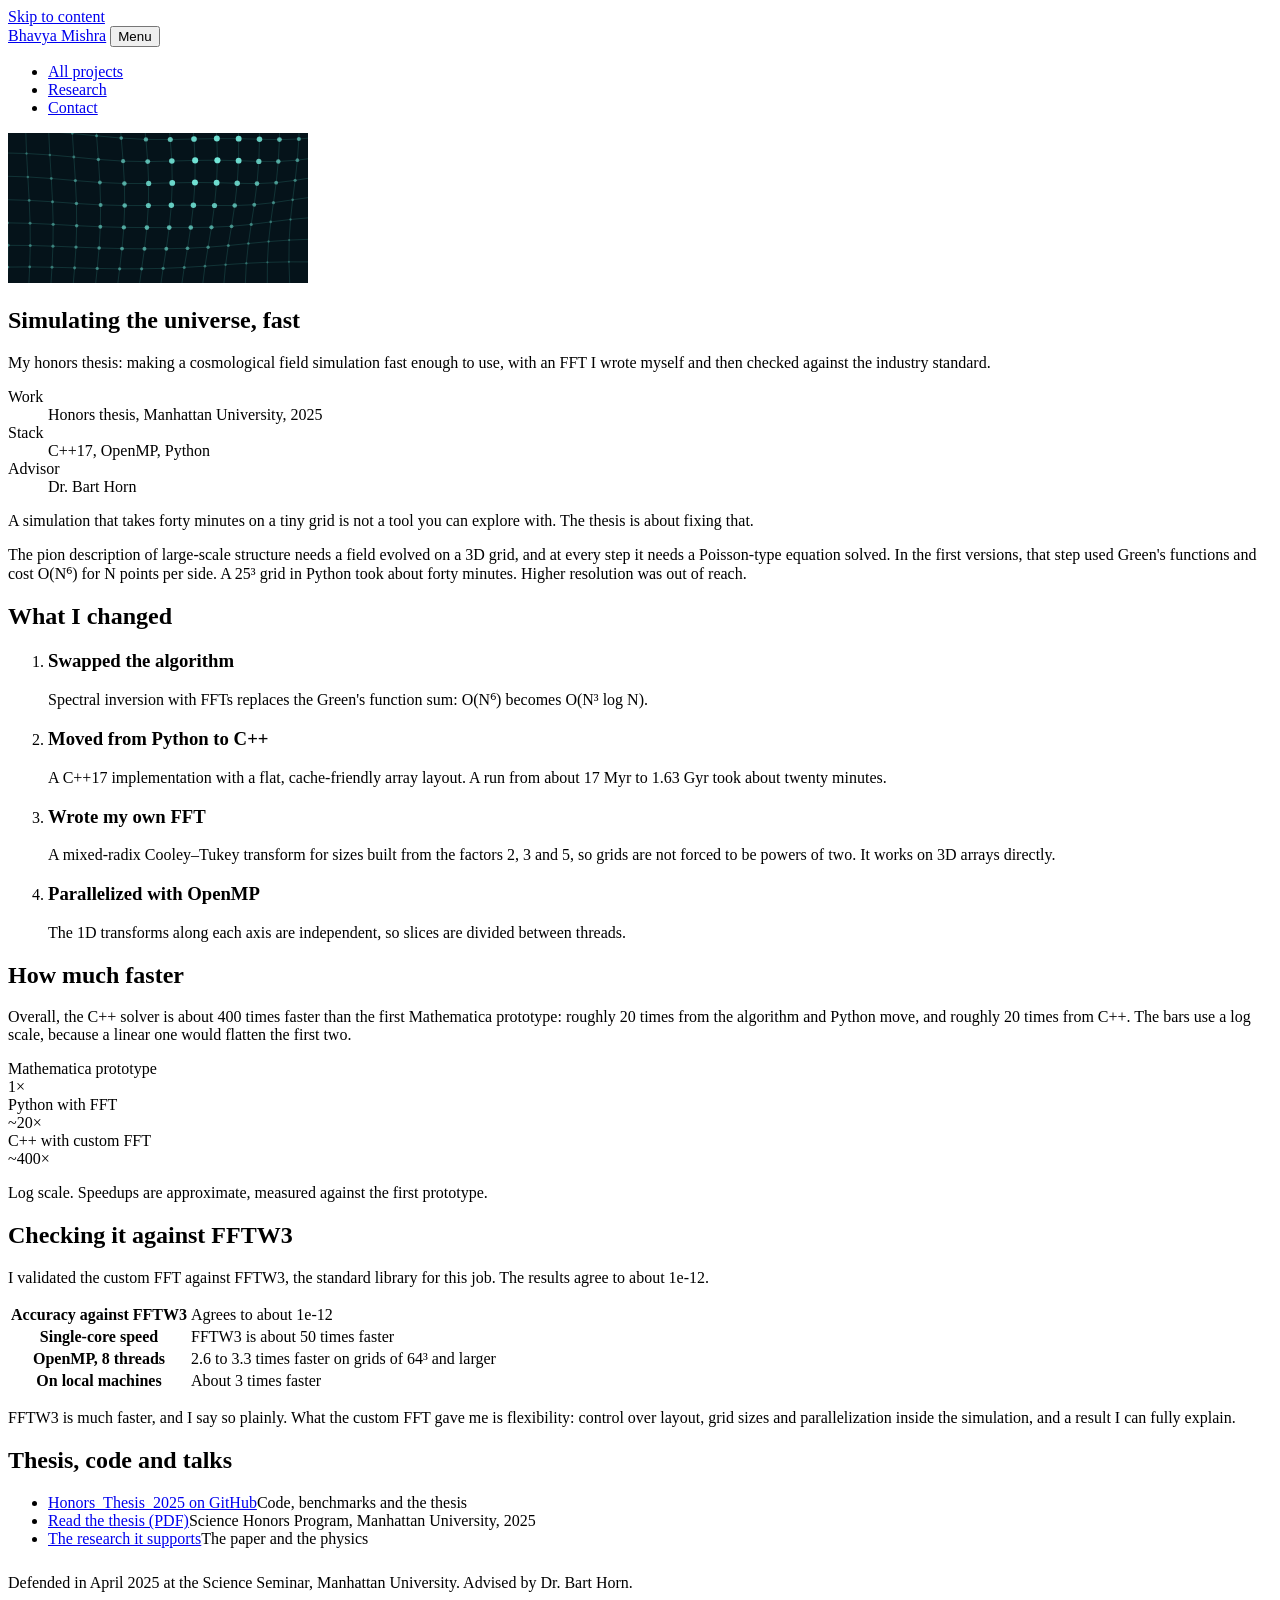
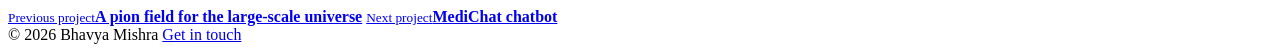
==== projects/honors-thesis.html @ eefdf8fa "Rename honors-thesis.html to projects/honors-thesis.html" ====
<!DOCTYPE html>
<html lang="en">
<head>
  <meta charset="UTF-8">
  <meta name="viewport" content="width=device-width, initial-scale=1">
  <title>Simulating the universe, fast | Bhavya Mishra</title>
  <meta name="description" content="Honors thesis: a custom mixed-radix FFT and CPU parallelization in C++ for a cosmological field simulation, validated against FFTW3.">
  <meta name="theme-color" content="#05131a">
  <link rel="preconnect" href="https://fonts.googleapis.com">
  <link rel="preconnect" href="https://fonts.gstatic.com" crossorigin>
  <link rel="stylesheet" href="https://fonts.googleapis.com/css2?family=Instrument+Sans:wght@400;500;600&family=Newsreader:ital,opsz,wght@0,6..72,300..600;1,6..72,300..500&display=swap">
  <link rel="stylesheet" href="../assets/css/site.css">
</head>
<body data-theme="thesis">
  <a class="skip" href="#main">Skip to content</a>

  <header class="nav">
    <div class="wrap nav-inner">
      <a class="wordmark" href="../index.html">Bhavya Mishra</a>
      <button class="nav-toggle" aria-expanded="false" aria-controls="nav-links">Menu</button>
      <ul class="nav-links" id="nav-links">
        <li><a href="../index.html#work">All projects</a></li>
        <li><a href="../index.html#research">Research</a></li>
        <li><a href="../index.html#contact">Contact</a></li>
      </ul>
    </div>
  </header>

  <!-- Hero: drop your own clip at assets/video/thesis.mp4 and it replaces the animated scene -->
  <section class="hero hero--project">
    <div class="media">
      <canvas data-scene="thesis" aria-hidden="true"></canvas>
      <video autoplay muted loop playsinline preload="metadata" aria-hidden="true">
        <source src="../assets/video/thesis.mp4" type="video/mp4">
      </video>
    </div>
    <div class="hero-shade"></div>
    <div class="wrap hero-copy">
      <h1 class="display display--page">Simulating the universe, fast</h1>
      <p class="hero-line hero-line--page">My honors thesis: making a cosmological field simulation fast enough to use, with an FFT I wrote myself and then checked against the industry standard.</p>
      <dl class="meta">
        <div><dt>Work</dt><dd>Honors thesis, Manhattan University, 2025</dd></div>
        <div><dt>Stack</dt><dd>C++17, OpenMP, Python</dd></div>
        <div><dt>Advisor</dt><dd>Dr. Bart Horn</dd></div>
      </dl>
    </div>
  </section>
  <div class="hero-blend" aria-hidden="true"></div>

  <main class="page-body" id="main">
    <div class="section" style="padding-top:0">
      <div class="wrap story">

        <section>
          <p class="lead">A simulation that takes forty minutes on a tiny grid is not a tool you can explore with. The thesis is about fixing that.</p>
          <p>The pion description of large-scale structure needs a field evolved on a 3D grid, and at every step it needs a Poisson-type equation solved. In the first versions, that step used Green's functions and cost O(N⁶) for N points per side. A 25³ grid in Python took about forty minutes. Higher resolution was out of reach.</p>
        </section>

        <section>
          <h2>What I changed</h2>
          <ol class="steps">
            <li><h3>Swapped the algorithm</h3><p>Spectral inversion with FFTs replaces the Green's function sum: O(N⁶) becomes O(N³ log N).</p></li>
            <li><h3>Moved from Python to C++</h3><p>A C++17 implementation with a flat, cache-friendly array layout. A run from about 17 Myr to 1.63 Gyr took about twenty minutes.</p></li>
            <li><h3>Wrote my own FFT</h3><p>A mixed-radix Cooley–Tukey transform for sizes built from the factors 2, 3 and 5, so grids are not forced to be powers of two. It works on 3D arrays directly.</p></li>
            <li><h3>Parallelized with OpenMP</h3><p>The 1D transforms along each axis are independent, so slices are divided between threads.</p></li>
          </ol>
        </section>

        <section>
          <h2>How much faster</h2>
          <p>Overall, the C++ solver is about 400 times faster than the first Mathematica prototype: roughly 20 times from the algorithm and Python move, and roughly 20 times from C++. The bars use a log scale, because a linear one would flatten the first two.</p>
          <div class="bars" role="img" aria-label="Speedup on a log scale: 1 times for the Mathematica prototype, about 20 times for Python, about 400 times for C++.">
            <div class="bar"><span>Mathematica prototype</span><div class="bar-track"><div class="bar-fill" style="--w:4%"></div><span class="bar-val">1×</span></div></div>
            <div class="bar"><span>Python with FFT</span><div class="bar-track"><div class="bar-fill" style="--w:50%"></div><span class="bar-val">~20×</span></div></div>
            <div class="bar"><span>C++ with custom FFT</span><div class="bar-track"><div class="bar-fill" style="--w:100%"></div><span class="bar-val">~400×</span></div></div>
          </div>
          <p class="bar-note">Log scale. Speedups are approximate, measured against the first prototype.</p>
        </section>

        <section>
          <h2>Checking it against FFTW3</h2>
          <p>I validated the custom FFT against FFTW3, the standard library for this job. The results agree to about 1e-12.</p>
          <table class="data">
            <tbody>
              <tr><th>Accuracy against FFTW3</th><td>Agrees to about 1e-12</td></tr>
              <tr><th>Single-core speed</th><td>FFTW3 is about 50 times faster</td></tr>
              <tr><th>OpenMP, 8 threads</th><td>2.6 to 3.3 times faster on grids of 64³ and larger</td></tr>
              <tr><th>On local machines</th><td>About 3 times faster</td></tr>
            </tbody>
          </table>
          <div class="callout"><p>FFTW3 is much faster, and I say so plainly. What the custom FFT gave me is flexibility: control over layout, grid sizes and parallelization inside the simulation, and a result I can fully explain.</p></div>
        </section>

        <section>
          <h2>Thesis, code and talks</h2>
          <ul class="linklist">
            <li><a href="https://github.com/BhavyaMishraBV/Honors_Thesis_2025">Honors_Thesis_2025 on GitHub</a><span>Code, benchmarks and the thesis</span></li>
            <li><a href="https://github.com/BhavyaMishraBV/Honors_Thesis_2025/blob/main/Thesis/Mishra_Honors_Thesis_2025.pdf">Read the thesis (PDF)</a><span>Science Honors Program, Manhattan University, 2025</span></li>
            <li><a href="pion-research.html">The research it supports</a><span>The paper and the physics</span></li>
          </ul>
          <p style="margin-top:1.6em; font-size:1rem; color:var(--muted)">Defended in April 2025 at the Science Seminar, Manhattan University. Advised by Dr. Bart Horn.</p>
        </section>

        <nav class="pager" aria-label="Project navigation">
          <a href="pion-research.html"><small>Previous project</small><strong>A pion field for the large-scale universe</strong></a>
          <a href="medichat-chatbot.html"><small>Next project</small><strong>MediChat chatbot</strong></a>
        </nav>

      </div>
    </div>
  </main>

  <footer class="footer">
    <div class="wrap">
      <span>&copy; <span id="year">2026</span> Bhavya Mishra</span>
      <span><a href="../index.html#contact">Get in touch</a></span>
    </div>
  </footer>

  <script src="../assets/js/scenes.js"></script>
  <script src="../assets/js/site.js"></script>
</body>
</html>
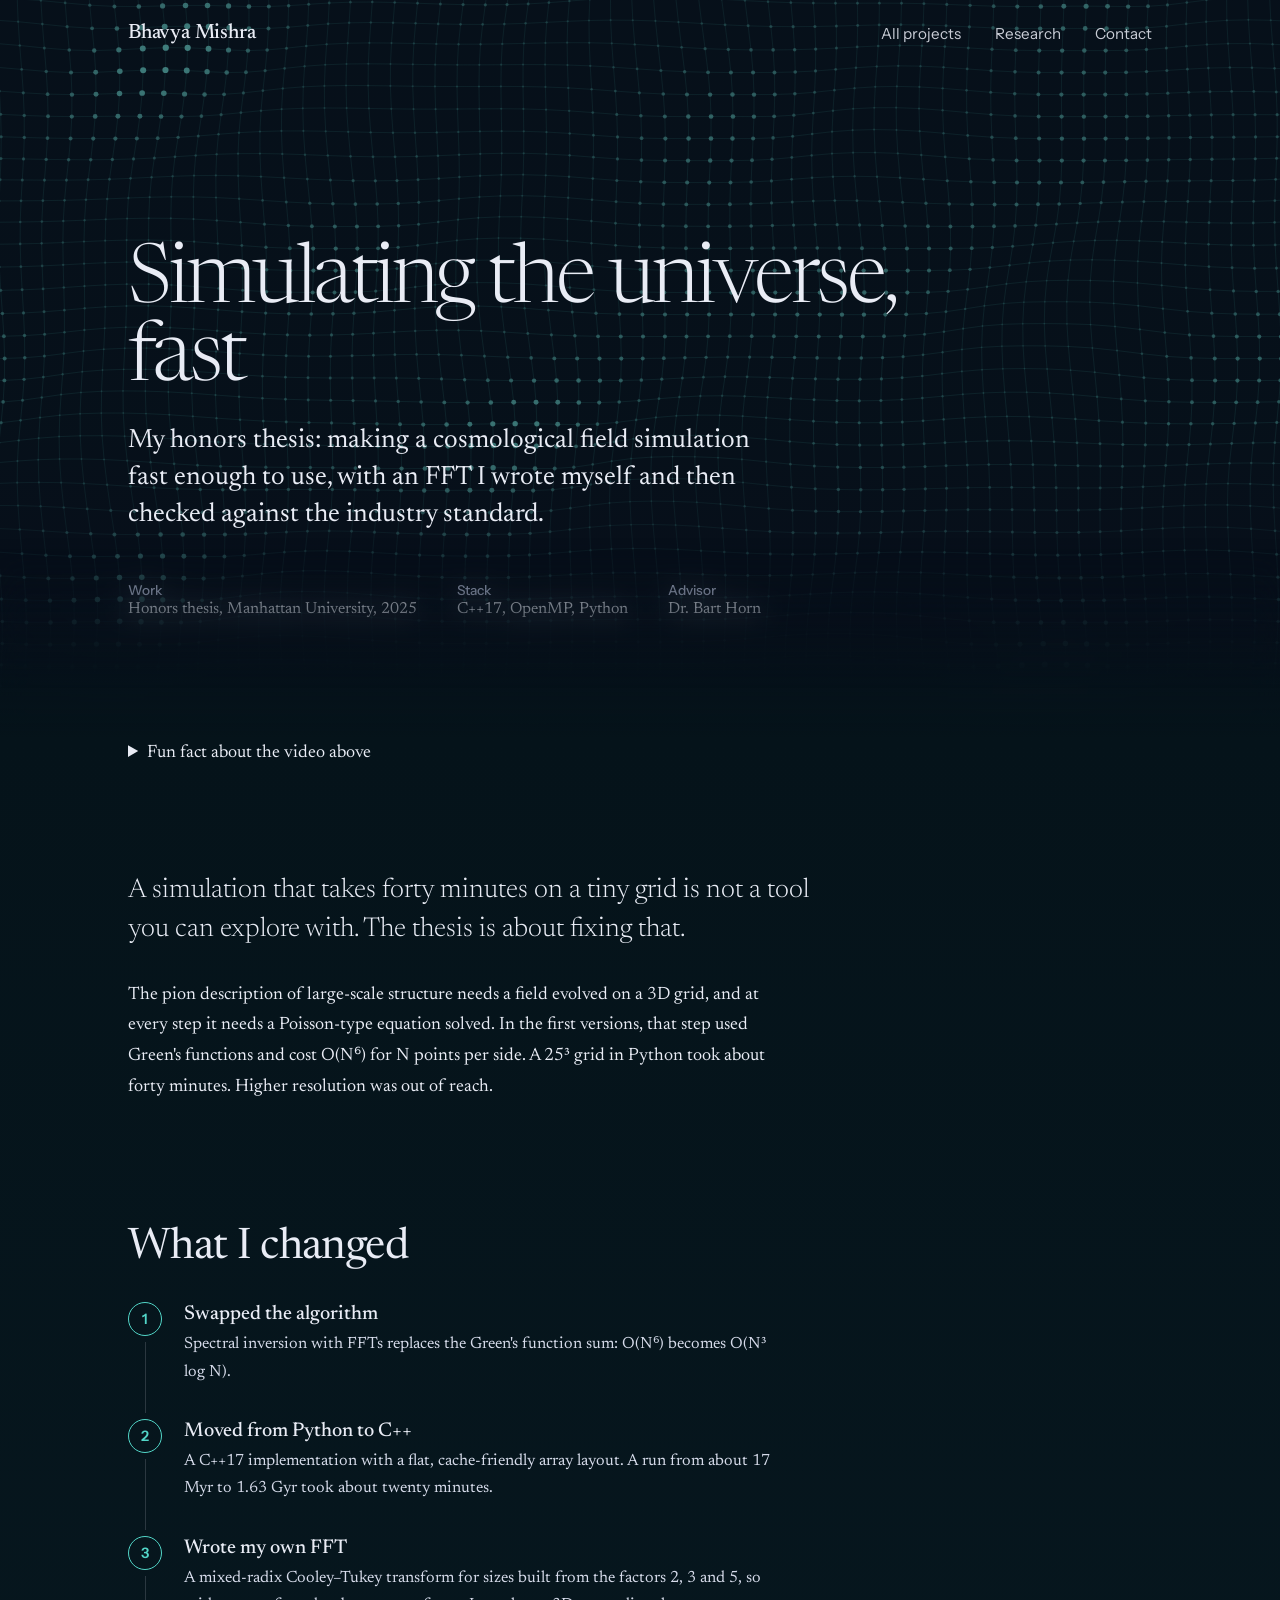
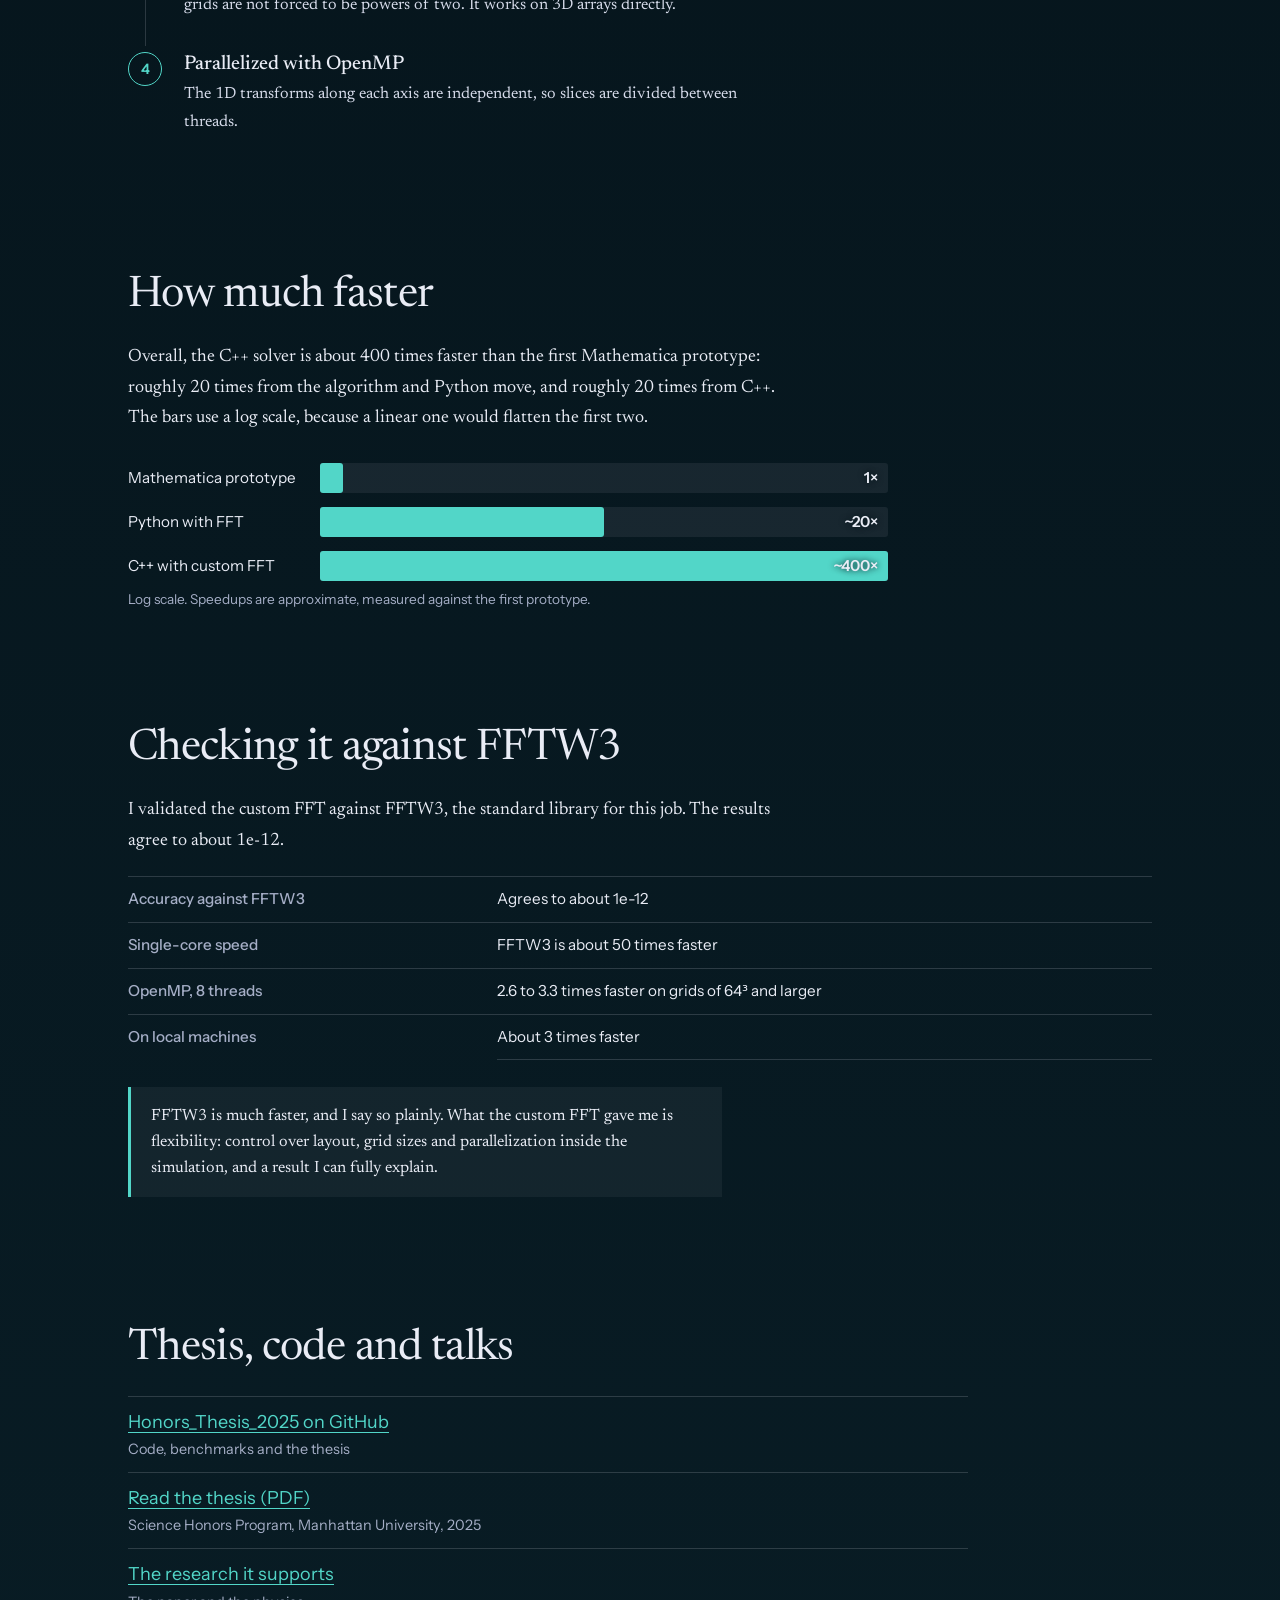
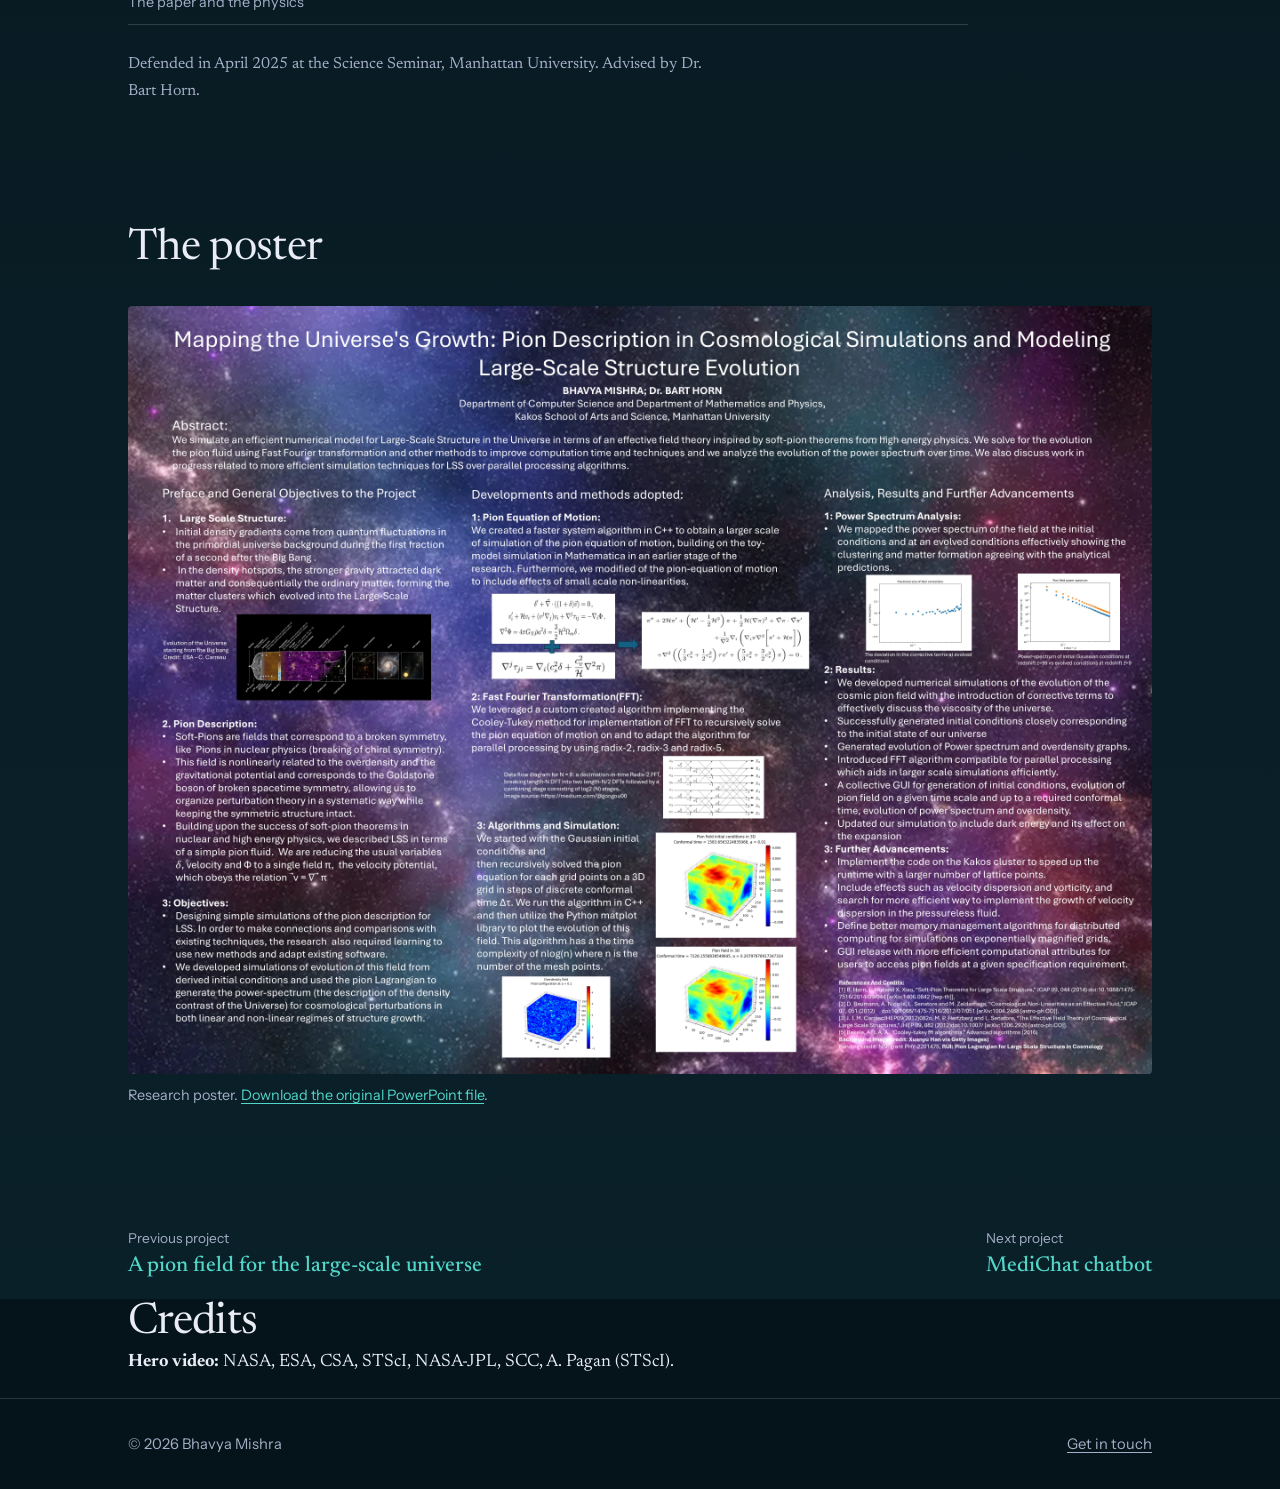
==== commit 27b096f3: "Update honors-thesis.html" ====
--- a/projects/honors-thesis.html
+++ b/projects/honors-thesis.html
@@ -10,6 +10,7 @@
   <link rel="preconnect" href="https://fonts.gstatic.com" crossorigin>
   <link rel="stylesheet" href="https://fonts.googleapis.com/css2?family=Instrument+Sans:wght@400;500;600&family=Newsreader:ital,opsz,wght@0,6..72,300..600;1,6..72,300..500&display=swap">
   <link rel="stylesheet" href="../assets/css/site.css">
+  <link rel="stylesheet" href="../assets/css/project-extras.css">
 </head>
 <body data-theme="thesis">
   <a class="skip" href="#main">Skip to content</a>
@@ -26,12 +27,12 @@
     </div>
   </header>
 
-  <!-- Hero: drop your own clip at assets/video/thesis.mp4 and it replaces the animated scene -->
+  <!-- Hero: drop your own clip at media/hero_honors.mp4 and it replaces the animated scene -->
   <section class="hero hero--project">
     <div class="media">
       <canvas data-scene="thesis" aria-hidden="true"></canvas>
       <video autoplay muted loop playsinline preload="metadata" aria-hidden="true">
-        <source src="../assets/video/thesis.mp4" type="video/mp4">
+        <source src="../media/hero_honors.mp4" type="video/mp4">
       </video>
     </div>
     <div class="hero-shade"></div>
@@ -47,9 +48,14 @@
   </section>
   <div class="hero-blend" aria-hidden="true"></div>
 
-  <main class="page-body" id="main">
-    <div class="section" style="padding-top:0">
-      <div class="wrap story">
+  <main class="page-body page-body--plain" id="main">
+    <div class="wrap">
+      <div class="story">
+        <details class="funfact">
+          <summary>Fun fact about the video above</summary>
+          <p>This simulation (see credits below) compares images of the Helix Nebula from three observatories: Hubble’s image in visible light, Spitzer’s infrared view, and Webb’s high-resolution near-infrared look.</p>
+        </details>
+
 
         <section>
           <p class="lead">A simulation that takes forty minutes on a tiny grid is not a tool you can explore with. The thesis is about fixing that.</p>
@@ -101,6 +107,14 @@
           <p style="margin-top:1.6em; font-size:1rem; color:var(--muted)">Defended in April 2025 at the Science Seminar, Manhattan University. Advised by Dr. Bart Horn.</p>
         </section>
 
+        <section>
+          <h2>The poster</h2>
+          <figure class="figure">
+            <img src="../media/posterRepresentation.jpg" alt="Research poster for the honors thesis" loading="lazy">
+            <figcaption>Research poster. <a href="../media/poster.pptx">Download the original PowerPoint file</a>.</figcaption>
+          </figure>
+        </section>
+
         <nav class="pager" aria-label="Project navigation">
           <a href="pion-research.html"><small>Previous project</small><strong>A pion field for the large-scale universe</strong></a>
           <a href="medichat-chatbot.html"><small>Next project</small><strong>MediChat chatbot</strong></a>
@@ -109,6 +123,13 @@
       </div>
     </div>
   </main>
+
+  <aside class="credits">
+    <div class="wrap">
+      <h2>Credits</h2>
+      <p><strong>Hero video:</strong> NASA, ESA, CSA, STScI, NASA-JPL, SCC, A. Pagan (STScI).</p>
+    </div>
+  </aside>
 
   <footer class="footer">
     <div class="wrap">
--- a/assets/css/site.css
+++ b/assets/css/site.css
@@ -0,0 +1,277 @@
+/* =========================================================
+   Bhavya Mishra: portfolio site
+   One stylesheet. Each page sets data-theme on <body>.
+   Type: Newsreader (display + reading), Instrument Sans (interface)
+   ========================================================= */
+
+:root {
+  --night: #080d1a;
+  --night-2: #0e1526;
+  --ink: #e9ecf5;
+  --muted: #a5aec6;
+  --line: rgba(233, 236, 245, 0.16);
+  --glass: rgba(8, 13, 26, 0.72);
+  --accent: #e9c57a;
+  --accent-ink: #19130a;
+
+  --serif: "Newsreader", "Iowan Old Style", Georgia, serif;
+  --sans: "Instrument Sans", "Segoe UI", system-ui, sans-serif;
+
+  --gutter: clamp(20px, 5vw, 48px);
+  --measure: 66ch;
+}
+
+/* One accent and one base per project page */
+[data-theme="pion"]     { --night: #0a0820; --night-2: #141036; --accent: #c9a8ff; --accent-ink: #160c2b; }
+[data-theme="thesis"]   { --night: #05131a; --night-2: #0a2029; --accent: #52d6c8; --accent-ink: #04201d; }
+[data-theme="capstone"] { --night: #070d24; --night-2: #0e1838; --accent: #7faeff; --accent-ink: #07163a; }
+
+*, *::before, *::after { box-sizing: border-box; }
+html { scroll-behavior: smooth; -webkit-text-size-adjust: 100%; }
+body {
+  margin: 0;
+  background: var(--night);
+  color: var(--ink);
+  font-family: var(--serif);
+  font-size: 1.125rem;
+  line-height: 1.7;
+  font-optical-sizing: auto;
+  text-rendering: optimizeLegibility;
+}
+img, video, canvas { max-width: 100%; display: block; }
+a { color: var(--accent); text-decoration-thickness: 1px; text-underline-offset: 0.2em; }
+a:hover { text-decoration-thickness: 2px; }
+:focus-visible { outline: 2px solid var(--accent); outline-offset: 3px; border-radius: 2px; }
+.skip { position: absolute; left: -999px; top: 8px; background: var(--accent); color: var(--accent-ink); padding: 8px 14px; font-family: var(--sans); z-index: 100; }
+.skip:focus { left: 8px; }
+
+h1, h2, h3 { font-weight: 400; margin: 0; }
+h2 { font-size: clamp(1.9rem, 3.4vw, 2.8rem); line-height: 1.12; letter-spacing: -0.015em; }
+h3 { font-size: 1.5rem; line-height: 1.25; font-weight: 500; }
+p { margin: 0 0 1.1em; max-width: var(--measure); }
+
+.wrap { width: 100%; max-width: 1120px; margin-inline: auto; padding-inline: var(--gutter); }
+.section { padding-block: clamp(64px, 10vw, 128px); }
+.section-head { margin-bottom: clamp(28px, 4vw, 48px); }
+.section-head p { color: var(--muted); margin: 0.6em 0 0; }
+
+/* ---------- Navigation ---------- */
+.nav {
+  position: fixed; inset: 0 0 auto 0; z-index: 50;
+  transition: background 0.3s ease, border-color 0.3s ease;
+  border-bottom: 1px solid transparent;
+}
+.nav.is-solid { background: var(--glass); backdrop-filter: blur(14px); -webkit-backdrop-filter: blur(14px); border-bottom-color: var(--line); }
+.nav-inner { display: flex; align-items: center; justify-content: space-between; gap: 24px; min-height: 68px; }
+.wordmark { font-size: 1.3rem; font-weight: 500; letter-spacing: -0.01em; color: var(--ink); text-decoration: none; }
+.nav-links { display: flex; gap: clamp(16px, 3vw, 34px); list-style: none; margin: 0; padding: 0; font-family: var(--sans); font-size: 0.95rem; }
+.nav-links a { color: var(--ink); text-decoration: none; opacity: 0.86; padding: 6px 0; }
+.nav-links a:hover { opacity: 1; text-decoration: underline; text-underline-offset: 6px; }
+.nav-toggle { display: none; font: 500 0.95rem var(--sans); color: var(--ink); background: transparent; border: 1px solid var(--line); border-radius: 4px; padding: 8px 14px; cursor: pointer; }
+
+/* ---------- Hero ---------- */
+.hero {
+  position: relative; isolation: isolate; overflow: hidden;
+  min-height: 100svh; display: flex; align-items: flex-end;
+  background: #000 url("../img/hero-poster.jpg") center / cover no-repeat;
+}
+.hero--project { min-height: min(82svh, 760px); background: var(--night); }
+.media { position: absolute; inset: 0; z-index: -2; }
+.media video, .media canvas { position: absolute; inset: 0; width: 100%; height: 100%; object-fit: cover; }
+.media canvas { transition: opacity 0.6s ease; }
+.media.is-playing canvas { opacity: 0; }
+.hero-shade {
+  position: absolute; inset: 0; z-index: -1;
+  background:
+    linear-gradient(to top, rgba(8, 13, 26, 0.94) 0%, rgba(8, 13, 26, 0.45) 42%, rgba(8, 13, 26, 0.5) 100%);
+}
+.hero-copy { padding-bottom: clamp(88px, 13vh, 150px); padding-top: 120px; }
+.display { font-size: clamp(3.1rem, 9.2vw, 7.6rem); line-height: 0.95; letter-spacing: -0.035em; font-weight: 300; margin: 0 0 0.28em; }
+.display--page { font-size: clamp(2.5rem, 6.4vw, 5.2rem); max-width: 16ch; }
+.hero-line { font-size: clamp(1.2rem, 2.2vw, 1.65rem); line-height: 1.4; max-width: 34ch; color: var(--ink); margin-bottom: 1.6em; }
+.hero-line--page { max-width: 44ch; margin-bottom: 1.8em; }
+.actions { display: flex; flex-wrap: wrap; gap: 14px; }
+.btn {
+  display: inline-block; font: 600 0.98rem var(--sans); text-decoration: none; cursor: pointer;
+  padding: 0.85rem 1.4rem; border-radius: 4px; border: 1px solid var(--accent);
+  background: var(--accent); color: var(--accent-ink);
+  transition: transform 0.15s ease, background 0.15s ease;
+}
+.btn:hover { transform: translateY(-1px); text-decoration: none; }
+.btn--ghost { background: rgba(8, 13, 26, 0.35); color: var(--ink); border-color: rgba(233, 236, 245, 0.5); }
+.btn--ghost:hover { background: rgba(233, 236, 245, 0.12); }
+
+/* Hero fades into the page body through a blurred band */
+.hero-blend {
+  position: relative; z-index: 2; height: 200px; margin-top: -200px; pointer-events: none;
+  background: linear-gradient(to bottom, rgba(8, 13, 26, 0), var(--night));
+  backdrop-filter: blur(14px); -webkit-backdrop-filter: blur(14px);
+  -webkit-mask-image: linear-gradient(to bottom, transparent, #000 75%);
+          mask-image: linear-gradient(to bottom, transparent, #000 75%);
+}
+
+/* ---------- Page body ---------- */
+.page-body {
+  background:
+    linear-gradient(to bottom, var(--night) 0, rgba(8, 13, 26, 0.8) 420px, rgba(8, 13, 26, 0.9) 100%),
+    url("../img/night-sky.jpg") center top / cover;
+  background-attachment: scroll, fixed;
+}
+[data-theme] .page-body {
+  background: linear-gradient(to bottom, var(--night) 0, var(--night-2) 100%);
+}
+
+/* ---------- Intro ---------- */
+.intro { display: grid; grid-template-columns: 1.35fr 1fr; gap: clamp(32px, 6vw, 80px); align-items: start; }
+.statement { font-size: clamp(1.5rem, 2.7vw, 2.15rem); line-height: 1.34; font-weight: 300; letter-spacing: -0.01em; }
+.statement p { max-width: none; margin-bottom: 0.9em; }
+.facts { margin: 0; }
+.facts > div { padding: 16px 0; border-top: 1px solid var(--line); }
+.facts > div:last-child { border-bottom: 1px solid var(--line); }
+.facts dt { font: 500 0.88rem var(--sans); color: var(--muted); margin-bottom: 2px; }
+.facts dd { margin: 0; font-size: 1.05rem; line-height: 1.5; }
+
+/* ---------- Featured work: three portals ---------- */
+.portals { display: flex; gap: 14px; height: clamp(540px, 76vh, 700px); }
+.portal {
+  position: relative; isolation: isolate; overflow: hidden;
+  flex: 1 1 0; min-width: 0; display: flex; align-items: flex-end;
+  border: 1px solid var(--line); border-radius: 6px;
+  transition: flex-grow 0.55s cubic-bezier(0.2, 0.7, 0.2, 1), border-color 0.3s ease;
+}
+.portal:hover, .portal:focus-within { flex-grow: 1.75; border-color: var(--portal-accent, var(--accent)); }
+.portal canvas { position: absolute; inset: 0; width: 100%; height: 100%; z-index: -2; }
+.portal-shade { position: absolute; inset: 0; z-index: -1; background: linear-gradient(to top, rgba(5, 8, 18, 0.96) 0%, rgba(5, 8, 18, 0.7) 48%, rgba(5, 8, 18, 0.1) 100%); }
+.portal-body { padding: clamp(18px, 2.2vw, 28px); width: 100%; }
+.portal h3 { font-size: clamp(1.4rem, 2vw, 1.75rem); margin-bottom: 0.4em; }
+.portal p { font-size: 1rem; line-height: 1.55; color: #d6dbea; margin-bottom: 0.9em; }
+.portal ul { list-style: none; margin: 0 0 1.1em; padding: 0; font: 400 0.9rem/1.5 var(--sans); color: var(--muted); }
+.portal li { padding: 6px 0; border-top: 1px solid var(--line); }
+.portal-link { font: 600 0.95rem var(--sans); color: var(--portal-accent, var(--accent)); text-decoration: none; }
+.portal-link::after { content: ""; position: absolute; inset: 0; } /* whole panel is the link */
+.portal-link:focus-visible { outline: none; }
+.portal:focus-within { outline: 2px solid var(--portal-accent, var(--accent)); outline-offset: 3px; }
+
+/* ---------- Publications and talks ---------- */
+.refs { list-style: none; margin: 0; padding: 0; }
+.refs li { padding: 0 0 1.1em 1.6rem; text-indent: -1.6rem; max-width: 74ch; }
+.refs strong { font-weight: 500; }
+.sub { font: 500 1.05rem var(--sans); color: var(--muted); margin: 2.6em 0 0.8em; }
+.talks { list-style: none; margin: 0; padding: 0; }
+.talk { display: grid; grid-template-columns: 5.5rem 1fr; gap: 0 16px; padding: 14px 0; border-top: 1px solid var(--line); }
+.talk:last-child { border-bottom: 1px solid var(--line); }
+.talk time { font: 500 0.95rem var(--sans); color: var(--muted); padding-top: 3px; }
+.talk span { display: block; font-size: 0.95rem; line-height: 1.5; color: var(--muted); }
+
+/* ---------- Experience timeline (a real sequence) ---------- */
+.timeline { list-style: none; margin: 0; padding: 0 0 0 28px; border-left: 1px solid var(--line); }
+.timeline li { position: relative; padding: 0 0 2.2em; }
+.timeline li::before { content: ""; position: absolute; left: -34px; top: 0.55em; width: 11px; height: 11px; border-radius: 50%; background: var(--night); border: 2px solid var(--accent); }
+.when { font: 500 0.9rem var(--sans); color: var(--muted); margin-bottom: 2px; }
+.timeline h3 { margin-bottom: 0.25em; }
+.timeline p { margin-bottom: 0; color: #d6dbea; font-size: 1.02rem; }
+
+/* ---------- Toolbox ---------- */
+.toolbox { display: grid; grid-template-columns: repeat(3, 1fr); gap: clamp(24px, 4vw, 56px); }
+.toolbox h3 { font-size: 1.15rem; margin-bottom: 0.6em; }
+.toolbox ul { list-style: none; margin: 0; padding: 0; font: 400 0.98rem/1.5 var(--sans); color: var(--muted); }
+.toolbox li { padding: 7px 0; border-top: 1px solid var(--line); }
+
+/* ---------- Contact ---------- */
+.contact { display: grid; grid-template-columns: 1fr 1.1fr; gap: clamp(32px, 6vw, 88px); align-items: start; }
+.links { list-style: none; margin: 1.6em 0 0; padding: 0; font-family: var(--sans); }
+.links li { padding: 9px 0; border-top: 1px solid var(--line); }
+.links li:last-child { border-bottom: 1px solid var(--line); }
+.form { display: grid; gap: 18px; }
+.field label { display: block; font: 500 0.92rem var(--sans); margin-bottom: 6px; }
+.field input, .field textarea {
+  width: 100%; font: 400 1rem/1.5 var(--sans); color: var(--ink);
+  background: rgba(233, 236, 245, 0.06); border: 1px solid var(--line); border-radius: 4px; padding: 12px 14px;
+}
+.field textarea { min-height: 160px; resize: vertical; }
+.field input:focus, .field textarea:focus { outline: none; border-color: var(--accent); box-shadow: 0 0 0 3px rgba(233, 197, 122, 0.2); }
+.hp { position: absolute; left: -9999px; }
+.status { font: 500 0.95rem var(--sans); min-height: 1.4em; margin: 0; }
+.status.is-error { color: #ffb4a8; }
+
+/* ---------- Footer ---------- */
+.footer { border-top: 1px solid var(--line); padding-block: 36px; font: 400 0.92rem var(--sans); color: var(--muted); }
+.footer .wrap { display: flex; flex-wrap: wrap; justify-content: space-between; gap: 12px 24px; }
+.footer a { color: var(--muted); }
+
+/* =========================================================
+   Project pages
+   ========================================================= */
+.meta { display: flex; flex-wrap: wrap; gap: 8px 40px; margin: 0; }
+.meta div { min-width: 0; }
+.meta dt { font: 500 0.85rem var(--sans); color: var(--muted); }
+.meta dd { margin: 0; font-size: 1rem; line-height: 1.45; }
+
+.story { display: grid; grid-template-columns: minmax(0, 1fr); gap: clamp(56px, 8vw, 104px); }
+.story h2 { margin-bottom: 0.5em; }
+.story .lead { font-size: clamp(1.3rem, 2.2vw, 1.7rem); line-height: 1.45; font-weight: 300; max-width: 46ch; }
+
+.callout { border-left: 3px solid var(--accent); background: rgba(233, 236, 245, 0.05); padding: 16px 20px; margin: 1.6em 0; max-width: var(--measure); font-size: 1.02rem; line-height: 1.6; }
+.callout p:last-child { margin-bottom: 0; }
+
+.figure { margin: 1.8em 0 0; }
+.figure img { width: 100%; height: auto; border-radius: 4px; background: #fff; }
+.figure figcaption { font: 400 0.9rem/1.55 var(--sans); color: var(--muted); margin-top: 10px; max-width: 80ch; }
+
+.twocol { display: grid; grid-template-columns: 1fr 1fr; gap: clamp(24px, 4vw, 56px); }
+.twocol > * { min-width: 0; }
+.twocol .figure { margin-top: 0; }
+
+.bars { margin: 1.6em 0 0.6em; display: grid; gap: 14px; max-width: 760px; }
+.bar { display: grid; grid-template-columns: 11rem 1fr; gap: 16px; align-items: center; font-family: var(--sans); font-size: 0.95rem; }
+.bar-track { height: 30px; background: rgba(233, 236, 245, 0.07); border-radius: 3px; position: relative; }
+.bar-fill { height: 100%; width: var(--w); background: var(--accent); border-radius: 3px; }
+.bar-val { position: absolute; right: 10px; top: 50%; transform: translateY(-50%); font-weight: 600; color: var(--ink); text-shadow: 0 0 6px var(--night); }
+.bar-note { font: 400 0.85rem var(--sans); color: var(--muted); }
+
+.table-wrap { overflow-x: auto; margin-top: 1.4em; }
+table.data { border-collapse: collapse; width: 100%; font: 400 0.95rem/1.5 var(--sans); }
+table.data th, table.data td { text-align: left; padding: 11px 14px 11px 0; border-top: 1px solid var(--line); vertical-align: top; }
+table.data th { font-weight: 500; color: var(--muted); }
+table.data tr:last-child td { border-bottom: 1px solid var(--line); }
+
+.steps { list-style: none; counter-reset: step; margin: 1.6em 0 0; padding: 0; display: grid; gap: 0; }
+.steps li { counter-increment: step; position: relative; padding: 0 0 1.8em 56px; max-width: 70ch; }
+.steps li::before { content: counter(step); position: absolute; left: 0; top: 0; width: 34px; height: 34px; border-radius: 50%; border: 1px solid var(--accent); color: var(--accent); font: 600 0.9rem/32px var(--sans); text-align: center; }
+.steps li::after { content: ""; position: absolute; left: 17px; top: 40px; bottom: 6px; width: 1px; background: var(--line); }
+.steps li:last-child::after { display: none; }
+.steps h3 { font-size: 1.25rem; margin-bottom: 0.2em; }
+.steps p { margin-bottom: 0; color: #d6dbea; font-size: 1.02rem; }
+
+.pager { display: flex; justify-content: space-between; gap: 24px; flex-wrap: wrap; font-family: var(--sans); }
+.pager a { display: block; padding: 18px 0; text-decoration: none; color: var(--ink); }
+.pager small { display: block; color: var(--muted); font-size: 0.85rem; }
+.pager strong { font: 500 1.35rem var(--serif); color: var(--accent); }
+
+.linklist { list-style: none; margin: 1.2em 0 0; padding: 0; font-family: var(--sans); max-width: 70ch; }
+.linklist li { padding: 10px 0; border-top: 1px solid var(--line); }
+.linklist li:last-child { border-bottom: 1px solid var(--line); }
+.linklist span { display: block; color: var(--muted); font-size: 0.9rem; }
+
+/* ---------- Small screens ---------- */
+@media (max-width: 900px) {
+  .intro, .contact, .twocol { grid-template-columns: 1fr; }
+  .toolbox { grid-template-columns: 1fr; }
+  .portals { flex-direction: column; height: auto; }
+  .portal { min-height: 480px; flex: none; }
+  .portal:hover, .portal:focus-within { flex-grow: 0; }
+  .bar { grid-template-columns: 1fr; gap: 6px; }
+}
+@media (max-width: 640px) {
+  .nav-toggle { display: block; }
+  .nav-links { display: none; position: absolute; top: 68px; left: 0; right: 0; flex-direction: column; gap: 0; background: var(--glass); backdrop-filter: blur(14px); -webkit-backdrop-filter: blur(14px); padding: 8px var(--gutter) 16px; border-bottom: 1px solid var(--line); }
+  .nav-links.is-open { display: flex; }
+  .nav-links a { display: block; padding: 12px 0; }
+  .talk { grid-template-columns: 1fr; gap: 2px; }
+}
+
+/* ---------- Reduced motion ---------- */
+@media (prefers-reduced-motion: reduce) {
+  html { scroll-behavior: auto; }
+  *, *::before, *::after { transition: none !important; animation: none !important; }
+}
